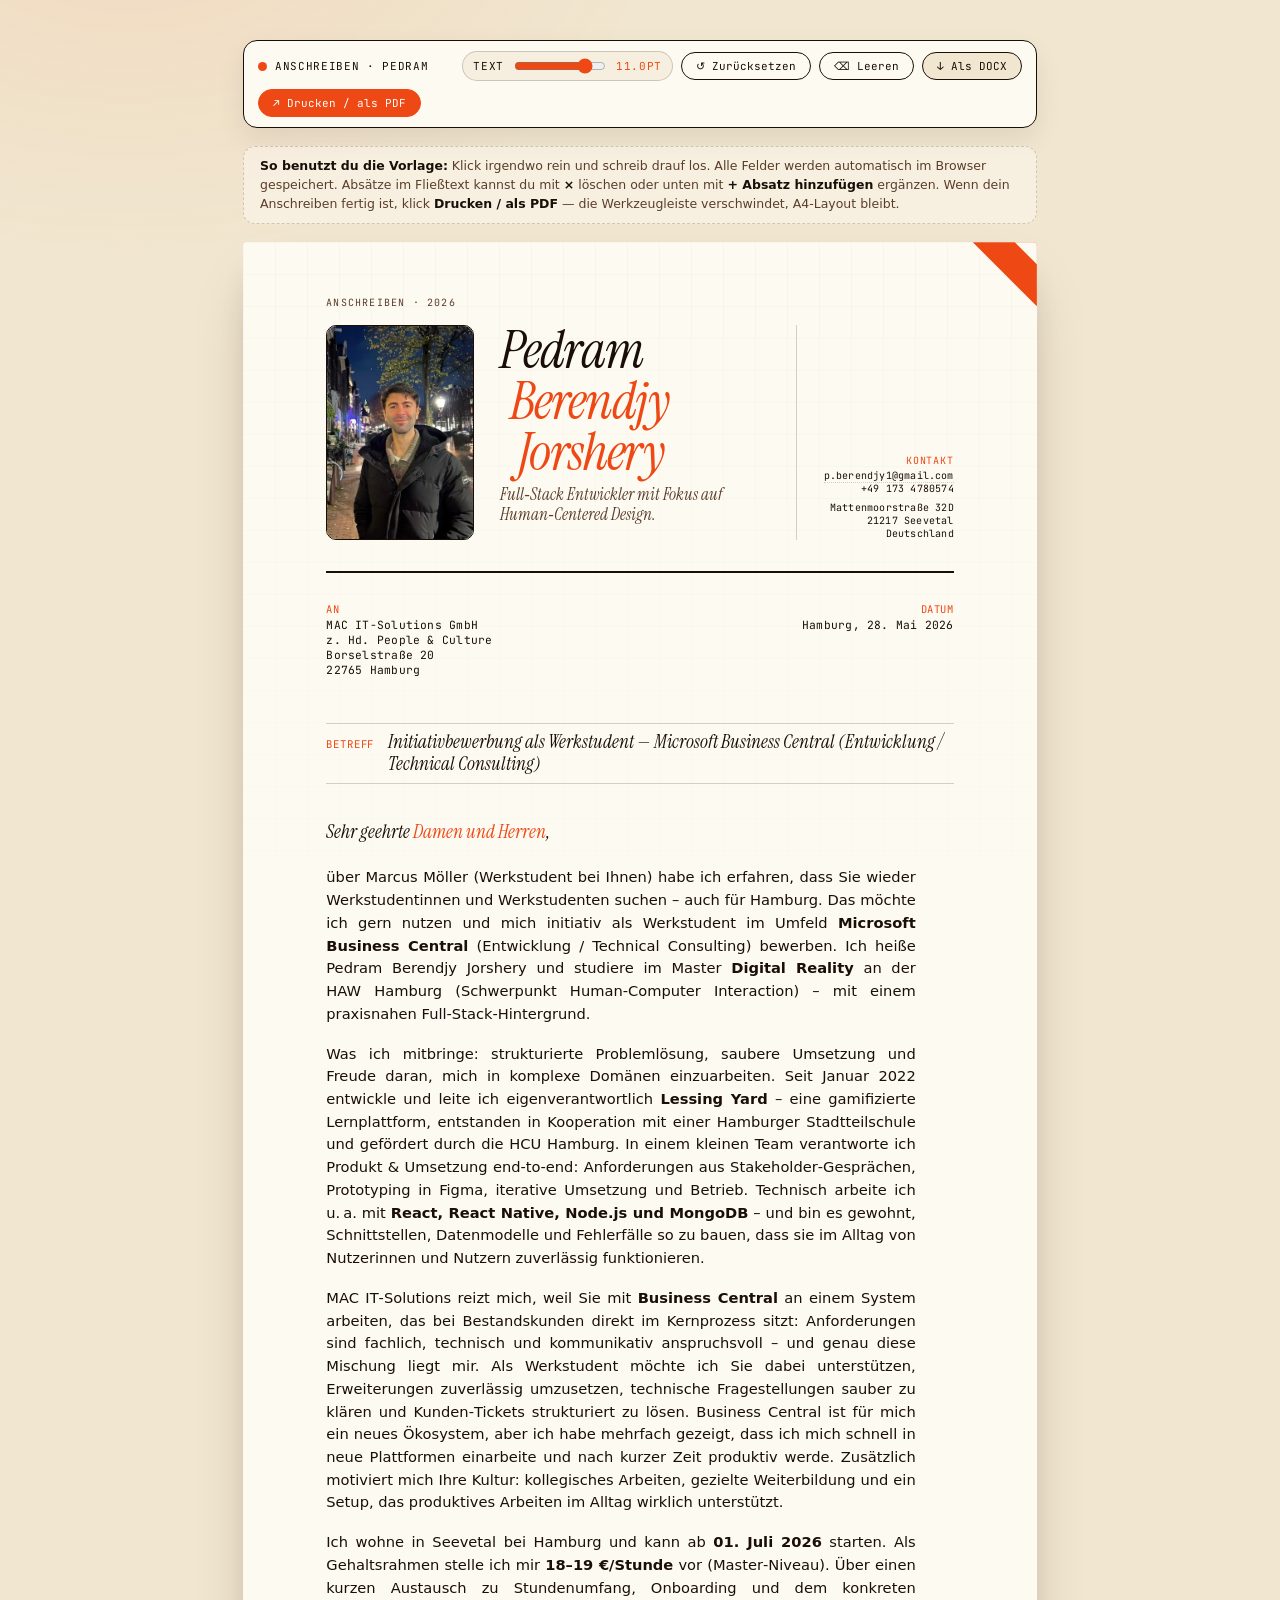
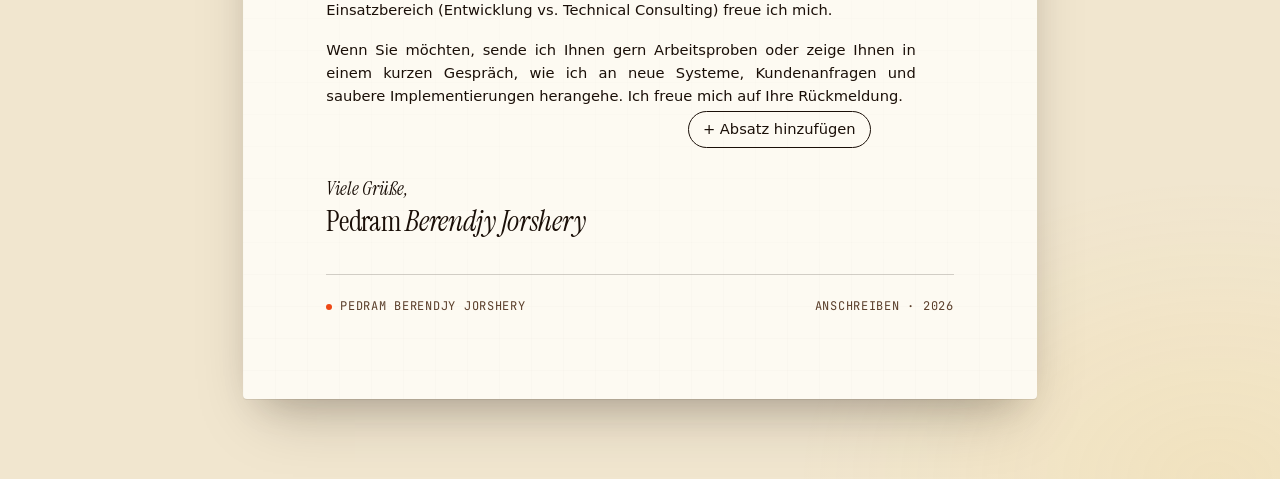
==== Anschreiben Vorlage.html @ c32be334 "Initial commit: portfolio site Static portfolio site files (HTML/CSS/JSX) ready for deployment." ====
<!doctype html>
<html lang="de">
<head>
<meta charset="utf-8" />
<meta name="viewport" content="width=device-width, initial-scale=1" />
<title>Anschreiben — Pedram Berendjy Jorshery</title>

<link rel="preconnect" href="https://fonts.googleapis.com" />
<link rel="preconnect" href="https://fonts.gstatic.com" crossorigin />
<link href="https://fonts.googleapis.com/css2?family=Instrument+Serif:ital@0;1&family=JetBrains+Mono:wght@400;500&display=swap" rel="stylesheet" />
<link href="https://api.fontshare.com/v2/css?f[]=geist@400,500,600,700&display=swap" rel="stylesheet" />

<style>
  :root {
    --cream:  #f1e6cf;
    --paper:  #fdfaf2;
    --ink:    #1a0f08;
    --ink-soft: #5a3e2a;
    --accent: #ee4814;
    --coral:  #ff8a7a;
    --yellow: #f4c430;
    --line:   rgba(26,15,8,0.18);
    --serif:  "Instrument Serif", "GFS Didot", Georgia, serif;
    --sans:   "Geist", ui-sans-serif, system-ui, -apple-system, "Helvetica Neue", sans-serif;
    --mono:   "JetBrains Mono", ui-monospace, "SF Mono", Menlo, monospace;
  }
  * { box-sizing: border-box; }
  html, body { margin: 0; padding: 0; }
  html {
    background: var(--cream);
    color: var(--ink);
    font-family: var(--sans);
    -webkit-font-smoothing: antialiased;
    -moz-osx-font-smoothing: grayscale;
  }
  body {
    background:
      radial-gradient(900px 600px at 10% -5%, rgba(238,72,20,0.08), transparent 60%),
      radial-gradient(700px 500px at 95% 100%, rgba(244,196,48,0.10), transparent 60%),
      var(--cream);
    min-height: 100vh;
    padding: 40px 16px 80px;
  }

  ::selection { background: var(--ink); color: var(--cream); }
  em { font-family: var(--serif); font-style: italic; font-weight: 400; }
  .mono { font-family: var(--mono); font-size: 10.5px; letter-spacing: 0.06em; text-transform: uppercase; }

  /* ──────────────────────────────────────────────── */
  /* Toolbar                                          */
  /* ──────────────────────────────────────────────── */
  .toolbar {
    max-width: 794px;
    margin: 0 auto 18px;
    display: flex;
    gap: 8px;
    align-items: center;
    flex-wrap: wrap;
    padding: 10px 14px;
    background: var(--paper);
    border: 1.5px solid var(--ink);
    border-radius: 14px;
    box-shadow: 0 12px 28px rgba(26,15,8,0.08);
    font-family: var(--mono);
    font-size: 11px;
    text-transform: uppercase;
    letter-spacing: 0.06em;
  }
  .toolbar-title {
    display: inline-flex; align-items: center; gap: 8px;
    margin-right: 6px;
  }
  .toolbar-dot { width: 9px; height: 9px; border-radius: 50%; background: var(--accent); }
  .toolbar-spacer { flex: 1; }
  .btn {
    appearance: none;
    border: 1.5px solid var(--ink);
    background: var(--cream);
    color: var(--ink);
    font: inherit;
    padding: 6px 14px;
    border-radius: 999px;
    cursor: pointer;
    transition: background 0.15s ease, color 0.15s ease, transform 0.15s ease;
  }
  .btn:hover { background: var(--ink); color: var(--cream); }
  .btn--primary { background: var(--accent); color: #fff; border-color: var(--accent); }
  .btn--primary:hover { background: var(--ink); border-color: var(--ink); }
  .btn--ghost { background: transparent; }
  .btn:active { transform: translateY(1px); }
  .font-control {
    display: inline-flex;
    align-items: center;
    gap: 8px;
    padding: 4px 10px;
    border: 1px solid var(--line);
    border-radius: 999px;
    background: rgba(241,230,207,0.55);
  }
  .font-control input {
    width: 92px;
    accent-color: var(--accent);
  }
  .font-control output {
    min-width: 34px;
    color: var(--accent);
  }

  .hint {
    max-width: 794px;
    margin: 0 auto 18px;
    padding: 10px 16px;
    border: 1px dashed var(--line);
    border-radius: 12px;
    font-size: 12.5px;
    color: var(--ink-soft);
    line-height: 1.5;
    background: rgba(253,250,242,0.5);
  }
  .hint b { color: var(--ink); font-weight: 600; }

  /* ──────────────────────────────────────────────── */
  /* Paper                                            */
  /* ──────────────────────────────────────────────── */
  .sheet {
    width: 210mm;
    min-height: 297mm;
    max-width: calc(100vw - 32px);
    margin: 0 auto;
    background: var(--paper);
    color: var(--ink);
    box-shadow:
      0 1px 0 rgba(26,15,8,0.08),
      0 30px 60px -20px rgba(26,15,8,0.25),
      0 18px 36px -18px rgba(26,15,8,0.18);
    border-radius: 4px;
    padding: 22mm 22mm 22mm 22mm;
    position: relative;
    font-size: 11pt;
    line-height: 1.55;
    overflow: hidden;
  }

  /* Subtle grid backdrop on the paper, like portfolio */
  .sheet::before {
    content: "";
    position: absolute; inset: 0;
    background-image:
      linear-gradient(rgba(26,15,8,0.04) 1px, transparent 1px),
      linear-gradient(90deg, rgba(26,15,8,0.04) 1px, transparent 1px);
    background-size: 32px 32px;
    pointer-events: none;
    mask-image: linear-gradient(to bottom, rgba(0,0,0,0.5), rgba(0,0,0,0.1) 40%, rgba(0,0,0,0.1) 70%, rgba(0,0,0,0.3));
  }
  .sheet > * { position: relative; }

  /* ──────────────────────────────────────────────── */
  /* Header                                           */
  /* ──────────────────────────────────────────────── */
  .head {
    display: grid;
    grid-template-columns: auto 1fr auto;
    column-gap: 26px;
    row-gap: 20px;
    align-items: stretch;
    padding-bottom: 8mm;
    border-bottom: 2px solid var(--ink);
  }
  .head-portrait-wrap {
    align-self: stretch;
    width: 148px;
    flex-shrink: 0;
  }
  .head-portrait {
    width: 100%;
    height: 100%;
    object-fit: cover;
    object-position: center top;
    border-radius: 10px;
    border: 1.5px solid var(--ink);
    display: block;
  }
  .head > div:nth-child(2) {
    display: flex;
    flex-direction: column;
    justify-content: flex-start;
    padding-left: 0;
  }
  .head > .contact {
    display: flex;
    flex-direction: column;
    justify-content: flex-end;
    border-left: 1px solid var(--line);
    padding-left: 14px;
    width: 158px;
  }
  .brand-mark {
    position: absolute;
    top: 14mm;
    left: 22mm;
    display: inline-flex; align-items: center; gap: 8px;
    margin: 0;
    pointer-events: none;
  }
  .brand-glyph {
    width: 22px; height: 22px;
    border: 1.5px solid var(--ink);
    border-radius: 50%;
    display: inline-flex; align-items: center; justify-content: center;
    font-family: var(--serif);
    font-style: italic;
    font-size: 14px;
    background: var(--accent);
    color: var(--paper);
    line-height: 1;
  }
  .brand-label {
    font-family: var(--mono);
    font-size: 10px;
    letter-spacing: 0.12em;
    text-transform: uppercase;
    color: var(--ink-soft);
  }

  .name {
    font-family: var(--serif);
    font-style: italic;
    font-weight: 400;
    font-size: 40pt;
    line-height: 0.95;
    letter-spacing: -0.025em;
    margin: 0;
    padding-bottom: 2px;
  }
  .name em { color: var(--accent); display: inline-block; }
  .name em:nth-of-type(1) { transform: translateX(10px); }
  .name em:nth-of-type(2) { transform: translateX(18px); }
  .role {
    margin-top: 6px;
    font-family: var(--serif);
    font-style: italic;
    font-size: 12.5pt;
    line-height: 1.15;
    color: var(--ink-soft);
  }

  .contact {
    text-align: right;
    font-family: var(--mono);
    font-size: 7.5pt;
    line-height: 1.3;
    color: var(--ink);
    letter-spacing: 0.02em;
  }
  .contact div {
    white-space: normal;
    overflow-wrap: anywhere;
    word-break: break-word;
  }
  .contact div { height: fit-content; }
  /* Keep email on one line (uniform sizing via .contact) */
  .contact a {
    color: inherit;
    text-decoration: none;
    border-bottom: 1px dotted var(--line);
    white-space: nowrap;
  }
  .contact-label {
    color: var(--accent);
    margin-bottom: 2px;
    font-size: inherit;
    letter-spacing: 0.08em;
    text-transform: uppercase;
  }
  .contact-address { margin-top: 6px; }

  /* ──────────────────────────────────────────────── */
  /* Letter body                                      */
  /* ──────────────────────────────────────────────── */
  .meta-row {
    margin-top: 8mm;
    display: grid;
    grid-template-columns: 1fr auto;
    gap: 12px;
    align-items: start;
  }
  .recipient-block {
    display: flex; flex-direction: column;
    gap: 0;
    font-family: var(--mono);
    font-size: 8.5pt;
    line-height: 1.3;
    color: var(--ink);
    letter-spacing: 0.02em;
  }
  .recipient-block .mono { color: var(--accent); margin-bottom: 2px; }
  .date-block {
    text-align: right;
    line-height: 1.3;
  }
  .date-block .mono { color: var(--accent); margin-bottom: 2px; }
  .date-line {
    font-family: var(--mono);
    font-style: normal;
    font-size: 8.5pt;
    line-height: 1.3;
    color: var(--ink);
    letter-spacing: 0.02em;
  }

  .subject {
    margin-top: 12mm;
    padding: 7px 0;
    border-top: 1px solid var(--line);
    border-bottom: 1px solid var(--line);
    display: flex; gap: 14px; align-items: baseline;
  }
  .subject-label {
    font-family: var(--mono);
    font-size: 8pt;
    letter-spacing: 0.08em;
    text-transform: uppercase;
    color: var(--accent);
    white-space: nowrap;
  }
  .subject-text {
    flex: 1;
    font-family: var(--serif);
    font-style: italic;
    font-weight: 400;
    font-size: 14pt;
    line-height: 1.2;
    color: var(--ink);
  }

  .salutation {
    margin-top: 10mm;
    font-family: var(--serif);
    font-style: italic;
    font-size: 14pt;
    line-height: 1.2;
    color: var(--ink);
    white-space: nowrap;
  }
  .salutation em { color: var(--accent); }

  .letter {
    margin-top: 6mm;
    display: flex;
    flex-direction: column;
    gap: 4.5mm;
    font-size: var(--letter-font-size, 11pt);
    line-height: 1.55;
    color: var(--ink);
    text-align: justify;
    text-justify: inter-word;
    hyphens: auto;
  }
  .letter p {
    margin: 0;
    text-wrap: pretty;
  }
  .letter-item {
    display: flex;
    gap: 10px;
    align-items: flex-start;
  }
  .letter-item > p { flex: 1; min-width: 0; }
  .letter-item-actions {
    flex-shrink: 0;
    padding-top: 2px;
    opacity: 0;
    transition: opacity 0.15s ease;
  }
  .letter-item:hover .letter-item-actions,
  .letter-item:focus-within .letter-item-actions { opacity: 1; }
  .letter-btn {
    appearance: none;
    border: 1px solid var(--line);
    background: var(--paper);
    color: var(--ink-soft);
    width: 28px;
    height: 28px;
    border-radius: 8px;
    cursor: pointer;
    font-family: var(--mono);
    font-size: 16px;
    line-height: 1;
    padding: 0;
  }
  .letter-btn:hover:not(:disabled) {
    color: var(--accent);
    border-color: var(--accent);
  }
  .letter-btn:disabled { opacity: 0.35; cursor: not-allowed; }
  .letter-toolbar {
    max-width: 210mm;
    margin: 4px auto 0;
    padding: 0 22mm;
    display: flex;
    justify-content: flex-end;
  }
  /* (removed empty ::first-letter rule) */

  .closing {
    margin-top: 8mm;
  }
  .closing-words {
    font-family: var(--serif);
    font-style: italic;
    font-size: 14pt;
    color: var(--ink);
    line-height: 1.2;
  }
  .closing-name {
    font-family: var(--serif);
    font-size: 22pt;
    line-height: 1;
    letter-spacing: -0.01em;
    margin-top: 6px;
  }
  /* ──────────────────────────────────────────────── */
  /* Footer + decorative                              */
  /* ──────────────────────────────────────────────── */
  .foot {
    margin-top: 10mm;
    padding-top: 6mm;
    border-top: 1px solid var(--line);
    display: flex;
    justify-content: space-between;
    align-items: center;
    font-family: var(--mono);
    font-size: 9pt;
    color: var(--ink-soft);
    letter-spacing: 0.06em;
    text-transform: uppercase;
  }
  .foot-mark {
    display: inline-flex; align-items: center; gap: 8px;
  }
  .foot-dot { width: 6px; height: 6px; border-radius: 50%; background: var(--accent); }

  /* Decorative corner — paper-craft accent */
  .corner-mark {
    position: absolute;
    top: 0; right: 0;
    width: 64px; height: 64px;
    pointer-events: none;
  }
  .corner-mark::before, .corner-mark::after {
    content: "";
    position: absolute;
  }
  .corner-mark::before {
    top: 0; right: 0;
    width: 64px; height: 64px;
    background: var(--accent);
    clip-path: polygon(100% 0, 100% 100%, 0 0);
  }
  .corner-mark::after {
    top: 0; right: 0;
    width: 22px; height: 22px;
    background: var(--paper);
    clip-path: polygon(100% 0, 100% 100%, 0 0);
  }

  /* ──────────────────────────────────────────────── */
  /* Editable affordance                              */
  /* ──────────────────────────────────────────────── */
  [contenteditable="true"] {
    outline: none;
    transition: background 0.15s ease, box-shadow 0.15s ease;
    border-radius: 4px;
  }
  body:not(.is-print) [contenteditable="true"]:hover {
    background: rgba(244,196,48,0.18);
    box-shadow: 0 0 0 2px rgba(244,196,48,0.4);
  }
  body:not(.is-print) [contenteditable="true"]:focus {
    background: rgba(244,196,48,0.28);
    box-shadow: 0 0 0 2px var(--yellow);
  }
  [contenteditable="true"]:empty::before {
    content: attr(data-placeholder);
    color: var(--ink-soft);
    opacity: 0.5;
    font-style: italic;
  }

  /* ──────────────────────────────────────────────── */
  /* Print                                            */
  /* ──────────────────────────────────────────────── */
  /* Temporary class for print-width measurement in JS */
  .a4-measure {
    width: 210mm !important;
    max-width: 210mm !important;
    min-height: 0 !important;
    height: auto !important;
    padding: 18mm 20mm !important;
  }

  @page { size: A4; margin: 0; }

  @media print {
    html, body {
      background: #fff !important;
      padding: 0 !important;
    }
    .toolbar, .hint { display: none !important; }
    .sheet {
      box-shadow: none !important;
      border-radius: 0 !important;
      width: 210mm;
      min-height: unset;
      max-width: none;
      margin: 0;
      padding: 18mm 20mm;
      line-height: 1.45;
    }
    .sheet::before { display: none; }
    [contenteditable] { background: transparent !important; box-shadow: none !important; }
    /* Tighter spacing for single-page fit */
    .head { padding-bottom: 6mm; column-gap: 24px; row-gap: 16px; }
    .meta-row { margin-top: 6mm; gap: 10px; }
    .subject { margin-top: 8mm; padding: 5px 0; }
    .salutation { margin-top: 7mm; }
    .letter { margin-top: 4mm; gap: 3.5mm; }
    .letter-item-actions, .letter-toolbar { display: none !important; }
    .closing { margin-top: 6mm; }
    .foot { margin-top: 6mm; }
  }

  /* ──────────────────────────────────────────────── */
  /* Responsive on small screens                      */
  /* ──────────────────────────────────────────────── */
  @media (max-width: 720px) {
    body { padding: 16px 8px 60px; }
    .sheet {
      padding: 14mm 12mm;
      font-size: 10.5pt;
      width: 100%;
      min-height: auto;
    }
    .name { font-size: 30pt; }
    .head { grid-template-columns: 1fr; }
    .contact { text-align: left; }
    .meta-row { grid-template-columns: 1fr; }
    .date-block { text-align: left; }
    .subject { flex-direction: column; align-items: flex-start; gap: 4px; }
  }
</style>
</head>
<body>

<div class="toolbar" role="toolbar" aria-label="Anschreiben Werkzeuge">
  <span class="toolbar-title"><span class="toolbar-dot"></span>Anschreiben · Pedram</span>
  <span class="toolbar-spacer"></span>
  <label class="font-control" for="letter-font-size">
    Text
    <input id="letter-font-size" type="range" min="8.5" max="11.5" step="0.1" value="11" />
    <output id="letter-font-size-value">11.0pt</output>
  </label>
  <button class="btn btn--ghost" id="btn-reset" title="Auf Standard zurücksetzen">↺ Zurücksetzen</button>
  <button class="btn btn--ghost" id="btn-clear" title="Alle Felder leeren">⌫ Leeren</button>
  <button class="btn" id="btn-docx">↓ Als DOCX</button>
  <button class="btn btn--primary" id="btn-print">↗ Drucken / als PDF</button>
</div>

<div class="hint">
  <b>So benutzt du die Vorlage:</b> Klick irgendwo rein und schreib drauf los. Alle Felder werden automatisch im Browser gespeichert. Absätze im Fließtext kannst du mit <b>×</b> löschen oder unten mit <b>+ Absatz hinzufügen</b> ergänzen. Wenn dein Anschreiben fertig ist, klick <b>Drucken / als PDF</b> — die Werkzeugleiste verschwindet, A4-Layout bleibt.
</div>

<main class="sheet" id="sheet">
  <div class="corner-mark" aria-hidden="true"></div>
  <div class="brand-mark" aria-hidden="true">
    <span class="brand-label">Anschreiben · 2026</span>
  </div>

  <!-- ─────────── Head ─────────── -->
  <header class="head">
    <div class="head-portrait-wrap">
      <img src="pedram-portrait.jpg" alt="Pedram Berendjy Jorshery" class="head-portrait" />
    </div>

    <div>
      <h1 class="name">Pedram<br/><em>Berendjy</em><br/><em>Jorshery</em></h1>
      <p class="role">Full‑Stack Entwickler mit Fokus auf Human‑Centered Design.</p>
    </div>

    <div class="contact">
      <div class="contact-label">Kontakt</div>
      <div><a href="mailto:p.berendjy1@gmail.com">p.berendjy1@gmail.com</a></div>
      <div>+49 173 4780574</div>
      <div class="contact-address">Mattenmoorstraße 32D</div>
      <div>21217 Seevetal</div>
      <div>Deutschland</div>
    </div>
  </header>

  <!-- ─────────── Recipient + Date ─────────── -->
  <section class="meta-row">
    <div class="recipient-block">
      <span class="mono">An</span>
      <span contenteditable="true" data-key="company" data-placeholder="Firma">MAC IT-Solutions GmbH</span>
      <span contenteditable="true" data-key="recipient_name" data-placeholder="Ansprechperson">z. Hd. People &amp; Culture</span>
      <span contenteditable="true" data-key="recipient_addr" data-placeholder="Straße &amp; Hausnummer">Borselstraße 20</span>
      <span contenteditable="true" data-key="recipient_city" data-placeholder="PLZ &amp; Ort">22765 Hamburg</span>
    </div>
    <div class="date-block">
      <div class="mono">Datum</div>
      <div class="date-line" contenteditable="true" data-key="date" data-placeholder="01. Januar 2026">Hamburg, 28. Mai 2026</div>
    </div>
  </section>

  <!-- ─────────── Subject ─────────── -->
  <section class="subject">
    <span class="subject-label">Betreff</span>
    <span class="subject-text" contenteditable="true" data-key="subject" data-placeholder="Bewerbung als …">Initiativbewerbung als Werkstudent — Microsoft Business Central (Entwicklung / Technical Consulting)</span>
  </section>

  <!-- ─────────── Letter ─────────── -->
  <p class="salutation">Sehr geehrte <em><span contenteditable="true" data-key="addressee_tail" data-placeholder="Anrede">Damen und Herren</span></em>,</p>

  <div class="letter" id="letter">
    <p contenteditable="true" data-key="p1" data-placeholder="Erster Absatz: Wer du bist, worauf du dich bewirbst.">über Marcus Möller (Werkstudent bei Ihnen) habe ich erfahren, dass Sie wieder Werkstudentinnen und Werkstudenten suchen – auch für Hamburg. Das möchte ich gern nutzen und mich initiativ als Werkstudent im Umfeld <strong>Microsoft Business Central</strong> (Entwicklung / Technical Consulting) bewerben. Ich heiße Pedram Berendjy Jorshery und studiere im Master <strong>Digital Reality</strong> an der HAW Hamburg (Schwerpunkt Human‑Computer Interaction) – mit einem praxisnahen Full‑Stack‑Hintergrund.</p>

    <p contenteditable="true" data-key="p2" data-placeholder="Zweiter Absatz: Was du mitbringst — Skills, Erfahrung, Haltung.">Was ich mitbringe: strukturierte Problemlösung, saubere Umsetzung und Freude daran, mich in komplexe Domänen einzuarbeiten. Seit Januar 2022 entwickle und leite ich eigenverantwortlich <strong>Lessing Yard</strong> – eine gamifizierte Lernplattform, entstanden in Kooperation mit einer Hamburger Stadtteilschule und gefördert durch die HCU Hamburg. In einem kleinen Team verantworte ich Produkt &amp; Umsetzung end‑to‑end: Anforderungen aus Stakeholder‑Gesprächen, Prototyping in Figma, iterative Umsetzung und Betrieb. Technisch arbeite ich u. a. mit <strong>React, React Native, Node.js und MongoDB</strong> – und bin es gewohnt, Schnittstellen, Datenmodelle und Fehlerfälle so zu bauen, dass sie im Alltag von Nutzerinnen und Nutzern zuverlässig funktionieren.</p>

    <p contenteditable="true" data-key="p3" data-placeholder="Dritter Absatz: Warum diese Firma — Bezug zu Stelle / Unternehmen.">MAC IT‑Solutions reizt mich, weil Sie mit <strong>Business Central</strong> an einem System arbeiten, das bei Bestandskunden direkt im Kernprozess sitzt: Anforderungen sind fachlich, technisch und kommunikativ anspruchsvoll – und genau diese Mischung liegt mir. Als Werkstudent möchte ich Sie dabei unterstützen, Erweiterungen zuverlässig umzusetzen, technische Fragestellungen sauber zu klären und Kunden‑Tickets strukturiert zu lösen. Business Central ist für mich ein neues Ökosystem, aber ich habe mehrfach gezeigt, dass ich mich schnell in neue Plattformen einarbeite und nach kurzer Zeit produktiv werde. Zusätzlich motiviert mich Ihre Kultur: kollegisches Arbeiten, gezielte Weiterbildung und ein Setup, das produktives Arbeiten im Alltag wirklich unterstützt.</p>

    <p contenteditable="true" data-key="p4" data-placeholder="Vierter Absatz: Praktische Eckdaten — Standort, Verfügbarkeit, Gehalt.">Ich wohne in Seevetal bei Hamburg und kann ab <strong>01. Juli 2026</strong> starten. Als Gehaltsrahmen stelle ich mir <strong>18–19 €/Stunde</strong> vor (Master‑Niveau). Über einen kurzen Austausch zu Stundenumfang, Onboarding und dem konkreten Einsatzbereich (Entwicklung vs. Technical Consulting) freue ich mich.</p>

    <p contenteditable="true" data-key="p5" data-placeholder="Abschluss-Absatz.">Wenn Sie möchten, sende ich Ihnen gern Arbeitsproben oder zeige Ihnen in einem kurzen Gespräch, wie ich an neue Systeme, Kundenanfragen und saubere Implementierungen herangehe. Ich freue mich auf Ihre Rückmeldung.</p>
  </div>
  <div class="letter-toolbar">
    <button type="button" class="btn btn--ghost" id="btn-add-paragraph">+ Absatz hinzufügen</button>
  </div>

  <!-- ─────────── Closing ─────────── -->
  <section class="closing">
    <div class="closing-words" contenteditable="true" data-key="closing_words" data-placeholder="Viele Grüße,">Viele Grüße,</div>
    <div class="closing-name">Pedram <em>Berendjy Jorshery</em></div>
  </section>

  <!-- ─────────── Foot ─────────── -->
  <footer class="foot">
    <span class="foot-mark"><span class="foot-dot"></span>Pedram Berendjy Jorshery</span>
    <span>Anschreiben · 2026</span>
  </footer>
</main>

<script>
(function () {
  const STORAGE_KEY = "pbj-cover-letter-v1";
  const SETTINGS_KEY = "pbj-cover-letter-settings-v1";

  const letterEl = document.getElementById("letter");
  const defaultLetterOrder = ["p1", "p2", "p3", "p4", "p5"];
  const letterDefaults = {};
  const paragraphPlaceholders = {
    p1: "Erster Absatz: Wer du bist, worauf du dich bewirbst.",
    p2: "Zweiter Absatz: Was du mitbringst — Skills, Erfahrung, Haltung.",
    p3: "Dritter Absatz: Warum diese Firma — Bezug zu Stelle / Unternehmen.",
    p4: "Vierter Absatz: Praktische Eckdaten — Standort, Verfügbarkeit, Gehalt.",
    p5: "Abschluss-Absatz.",
  };
  const letterFontInput = document.getElementById("letter-font-size");
  const letterFontValue = document.getElementById("letter-font-size-value");

  function getFields() {
    return Array.from(document.querySelectorAll("[contenteditable='true'][data-key]"));
  }

  function getLetterParagraphs() {
    return Array.from(letterEl.querySelectorAll(".letter-item [data-key]"));
  }

  function getLetterOrder() {
    return getLetterParagraphs().map(el => el.dataset.key);
  }

  const defaults = {};

  function structureLetterDom() {
    Array.from(letterEl.querySelectorAll(":scope > p")).forEach(p => {
      if (p.closest(".letter-item")) return;
      const item = document.createElement("div");
      item.className = "letter-item";
      const actions = document.createElement("div");
      actions.className = "letter-item-actions";
      const btn = document.createElement("button");
      btn.type = "button";
      btn.className = "letter-btn";
      btn.dataset.action = "remove";
      btn.title = "Absatz löschen";
      btn.setAttribute("aria-label", "Absatz löschen");
      btn.textContent = "×";
      actions.appendChild(btn);
      letterEl.insertBefore(item, p);
      item.appendChild(p);
      item.appendChild(actions);
    });
  }

  function bindEditable(el) {
    if (el.dataset.bound) return;
    el.dataset.bound = "1";
    el.addEventListener("input", save);
    el.addEventListener("blur", save);
    el.addEventListener("paste", (e) => {
      e.preventDefault();
      const text = (e.clipboardData || window.clipboardData).getData("text/plain");
      document.execCommand("insertText", false, text);
    });
  }

  function updateLetterRemoveButtons() {
    const count = letterEl.querySelectorAll(".letter-item").length;
    letterEl.querySelectorAll('[data-action="remove"]').forEach(btn => {
      btn.disabled = count <= 1;
    });
  }

  function createLetterItem(key, html, placeholder) {
    const item = document.createElement("div");
    item.className = "letter-item";
    const p = document.createElement("p");
    p.contentEditable = "true";
    p.dataset.key = key;
    p.dataset.placeholder = placeholder || "Neuer Absatz …";
    p.innerHTML = html || "";
    const actions = document.createElement("div");
    actions.className = "letter-item-actions";
    const btn = document.createElement("button");
    btn.type = "button";
    btn.className = "letter-btn";
    btn.dataset.action = "remove";
    btn.title = "Absatz löschen";
    btn.setAttribute("aria-label", "Absatz löschen");
    btn.textContent = "×";
    actions.appendChild(btn);
    item.appendChild(p);
    item.appendChild(actions);
    return item;
  }

  function bindLetterItems() {
    letterEl.querySelectorAll(".letter-item").forEach(item => {
      const p = item.querySelector("[data-key]");
      bindEditable(p);
      const btn = item.querySelector('[data-action="remove"]');
      btn.onclick = () => removeLetterParagraph(item);
    });
    updateLetterRemoveButtons();
  }

  function rebuildLetter(order, savedContent) {
    letterEl.innerHTML = "";
    order.forEach(key => {
      const html = savedContent[key] ?? letterDefaults[key] ?? defaults[key] ?? "";
      const ph = paragraphPlaceholders[key] || "Absatz …";
      letterEl.appendChild(createLetterItem(key, html, ph));
    });
    bindLetterItems();
  }

  function addLetterParagraph() {
    const key = "p_" + Date.now();
    const item = createLetterItem(key, "", "Neuer Absatz …");
    letterEl.appendChild(item);
    bindLetterItems();
    item.querySelector("[data-key]").focus();
    saveSettings();
    save();
  }

  function removeLetterParagraph(item) {
    if (letterEl.querySelectorAll(".letter-item").length <= 1) return;
    if (!confirm("Diesen Absatz wirklich löschen?")) return;
    item.remove();
    saveSettings();
    save();
    updateLetterRemoveButtons();
  }

  function resetLetterParagraphs() {
    rebuildLetter(defaultLetterOrder, {});
    getLetterParagraphs().forEach(el => {
      if (defaults[el.dataset.key] != null) el.innerHTML = defaults[el.dataset.key];
    });
    saveSettings();
  }

  // Load saved values
  function load() {
    let saved = {};
    try { saved = JSON.parse(localStorage.getItem(STORAGE_KEY) || "{}"); } catch (e) {}
    let settings = {};
    try { settings = JSON.parse(localStorage.getItem(SETTINGS_KEY) || "{}"); } catch (e) {}
    setLetterFontSize(settings.letterFontSize || letterFontInput.value);
    const order = settings.letterOrder;
    if (order && order.length) {
      const current = getLetterOrder();
      const same = order.length === current.length && order.every((k, i) => k === current[i]);
      if (!same) rebuildLetter(order, saved);
    }
    getFields().forEach(el => {
      const k = el.dataset.key;
      if (saved[k] != null) el.innerHTML = saved[k];
    });
  }

  function save() {
    const obj = {};
    getFields().forEach(el => { obj[el.dataset.key] = el.innerHTML; });
    try { localStorage.setItem(STORAGE_KEY, JSON.stringify(obj)); } catch (e) {}
    saveSettings();
  }

  function setLetterFontSize(value) {
    const size = Number(value || 11).toFixed(1);
    document.documentElement.style.setProperty("--letter-font-size", `${size}pt`);
    letterFontInput.value = size;
    letterFontValue.textContent = `${size}pt`;
  }

  function saveSettings() {
    try {
      localStorage.setItem(SETTINGS_KEY, JSON.stringify({
        letterFontSize: letterFontInput.value,
        letterOrder: getLetterOrder(),
      }));
    } catch (e) {}
  }

  letterFontInput.addEventListener("input", () => {
    setLetterFontSize(letterFontInput.value);
    saveSettings();
  });

  // ─────────── DOCX Export ───────────
  function getFieldText(key) {
    const el = document.querySelector(`[data-key="${key}"]`);
    if (!el) return "";
    // Get innerText to preserve line breaks but strip markup
    return el.innerText.trim();
  }

  // Convert a contenteditable element into an array of run-config objects,
  // honoring <strong>/<b> and <em>/<i> inside the field. Caller wraps in TextRun.
  function elementToRunConfigs(el) {
    if (!el) return [{ text: "" }];
    const configs = [];
    function walk(node, bold, italic) {
      if (node.nodeType === Node.TEXT_NODE) {
        if (node.textContent) {
          configs.push({ text: node.textContent, bold, italics: italic });
        }
        return;
      }
      if (node.nodeType !== Node.ELEMENT_NODE) return;
      const tag = node.tagName.toLowerCase();
      const nb = bold || tag === "strong" || tag === "b";
      const ni = italic || tag === "em" || tag === "i";
      if (tag === "br") { configs.push({ break: true }); return; }
      node.childNodes.forEach(c => walk(c, nb, ni));
    }
    el.childNodes.forEach(c => walk(c, false, false));
    return configs.length ? configs : [{ text: "" }];
  }

  function fieldToRunConfigs(key) {
    const el = document.querySelector(`[data-key="${key}"]`);
    return elementToRunConfigs(el);
  }

  async function loadDocxLib() {
    if (window.docx && window.saveAs) return { docx: window.docx, saveAs: window.saveAs };
    // Load FileSaver + docx UMD from CDN (one-time)
    await new Promise((res, rej) => {
      const s = document.createElement("script");
      s.src = "https://cdn.jsdelivr.net/npm/file-saver@2.0.5/dist/FileSaver.min.js";
      s.onload = res; s.onerror = rej; document.head.appendChild(s);
    });
    await new Promise((res, rej) => {
      const s = document.createElement("script");
      s.src = "https://cdn.jsdelivr.net/npm/docx@8.5.0/build/index.umd.js";
      s.onload = res; s.onerror = rej; document.head.appendChild(s);
    });
    return { docx: window.docx, saveAs: window.saveAs };
  }

  document.getElementById("btn-docx").addEventListener("click", async () => {
    const btn = document.getElementById("btn-docx");
    const orig = btn.textContent;
    btn.textContent = "… lädt"; btn.disabled = true;
    try {
      const { docx, saveAs } = await loadDocxLib();
      const {
        Document, Packer, Paragraph, TextRun, AlignmentType,
        HeadingLevel, BorderStyle, TabStopType, TabStopPosition
      } = docx;

      // Helpers
      const mono = (text, size = 16) =>
        new TextRun({ text, font: "Consolas", size, characterSpacing: 10, color: "5A3E2A" });
      const body = (text, opts = {}) =>
        new TextRun({ text, font: "Calibri", size: 22, ...opts });
      const accent = (text, opts = {}) =>
        new TextRun({ text, font: "Calibri", size: 18, color: "EE4814", bold: true, ...opts });

      const para = (children, opts = {}) =>
        new Paragraph({ children, spacing: { after: 120 }, ...opts });

      const company       = getFieldText("company");
      const recipientName = getFieldText("recipient_name");
      const recipientDept = getFieldText("recipient_dept");
      const recipientAddr = getFieldText("recipient_addr");
      const recipientCity = getFieldText("recipient_city");
      const date          = getFieldText("date");
      const subject       = getFieldText("subject");
      const addressee     = getFieldText("addressee");
      const closingWords  = getFieldText("closing_words");

      const children = [];

      // Header: name (big) + role
      children.push(new Paragraph({
        children: [
          new TextRun({ text: "Pedram ", font: "Cambria", size: 56, color: "1A0F08" }),
          new TextRun({ text: "Berendjy", font: "Cambria", italics: true, size: 56, color: "EE4814" }),
        ],
        spacing: { after: 80 },
      }));
      children.push(new Paragraph({
        children: [
          new TextRun({ text: "Full-Stack Entwickler mit Fokus auf Human-Centered Design.", font: "Cambria", italics: true, size: 24, color: "5A3E2A" }),
        ],
        spacing: { after: 120 },
      }));

      // Contact block
      const contactLines = [
        "p.berendjy1@googlemail.com  ·  +49 173 4780574",
        "Mattenmoorstraße 32D · 21217 Seevetal · Deutschland",
      ];
      contactLines.forEach(line => {
        children.push(new Paragraph({
          children: [new TextRun({ text: line, font: "Calibri", size: 18, color: "5A3E2A" })],
          spacing: { after: 40 },
        }));
      });

      // Divider
      children.push(new Paragraph({
        children: [new TextRun({ text: "" })],
        border: { bottom: { color: "1A0F08", space: 4, style: BorderStyle.SINGLE, size: 12 } },
        spacing: { after: 320 },
      }));

      // Recipient + Date row (use tab stop to right-align date)
      const RIGHT = 9000;
      children.push(new Paragraph({
        children: [accent("AN"), new TextRun({ children: ["\t"] }), accent("DATUM")],
        tabStops: [{ type: TabStopType.RIGHT, position: RIGHT }],
        spacing: { after: 60 },
      }));
      // Build recipient lines paired with date on first line only
      const recipientLines = [company, recipientName, recipientDept, recipientAddr, recipientCity].filter(Boolean);
      recipientLines.forEach((line, i) => {
        const runs = [body(line)];
        if (i === 0 && date) {
          runs.push(new TextRun({ children: ["\t"] }));
          runs.push(new TextRun({ text: date, font: "Cambria", italics: true, size: 24 }));
        }
        children.push(new Paragraph({
          children: runs,
          tabStops: [{ type: TabStopType.RIGHT, position: RIGHT }],
          spacing: { after: 40 },
        }));
      });

      // Subject (boxed look — approximated with border + shading)
      children.push(new Paragraph({
        children: [
          accent("BETREFF   "),
          new TextRun({ text: subject, font: "Calibri", size: 22, bold: true }),
        ],
        border: {
          top:    { color: "1A0F08", space: 6, style: BorderStyle.SINGLE, size: 8 },
          bottom: { color: "1A0F08", space: 6, style: BorderStyle.SINGLE, size: 8 },
          left:   { color: "1A0F08", space: 12, style: BorderStyle.SINGLE, size: 8 },
          right:  { color: "1A0F08", space: 12, style: BorderStyle.SINGLE, size: 8 },
        },
        shading: { type: "clear", fill: "F1E6CF" },
        spacing: { before: 320, after: 320 },
      }));

      // Salutation
      children.push(new Paragraph({
        children: [
          new TextRun({ text: "Hallo ", font: "Cambria", italics: true, size: 32 }),
          new TextRun({ text: addressee || "…", font: "Cambria", italics: true, size: 32, color: "EE4814" }),
          new TextRun({ text: ",", font: "Cambria", italics: true, size: 32 }),
        ],
        spacing: { after: 240 },
      }));

      // Body paragraphs — preserve bold/italic inline runs
      getLetterParagraphs().forEach(el => {
        const configs = elementToRunConfigs(el);
        // Skip empty fields
        const hasContent = configs.some(c => (c.text && c.text.trim()) || c.break);
        if (!hasContent) return;
        const runs = configs.map(c => {
          if (c.break) return new TextRun({ break: 1 });
          return new TextRun({
            text: c.text || "",
            bold: !!c.bold,
            italics: !!c.italics,
            font: "Calibri",
            size: 22,
          });
        });
        children.push(new Paragraph({
          children: runs,
          alignment: AlignmentType.JUSTIFIED,
          spacing: { after: 200, line: 320 },
        }));
      });

      // Closing
      children.push(new Paragraph({
        children: [new TextRun({ text: closingWords || "Viele Grüße,", font: "Cambria", italics: true, size: 28 })],
        spacing: { before: 320, after: 40 },
      }));
      children.push(new Paragraph({
        children: [
          new TextRun({ text: "Pedram ", font: "Cambria", size: 40 }),
          new TextRun({ text: "Berendjy", font: "Cambria", italics: true, size: 40, color: "EE4814" }),
        ],
        spacing: { after: 0 },
      }));

      const doc = new Document({
        creator: "Pedram Berendjy Jorshery",
        title: "Anschreiben",
        styles: {
          default: { document: { run: { font: "Calibri", size: 22 } } },
        },
        sections: [{
          properties: {
            page: {
              margin: { top: 1200, bottom: 1200, left: 1200, right: 1200 },
            },
          },
          children,
        }],
      });

      const blob = await Packer.toBlob(doc);
      const cleanCompany = (company || "Anschreiben").replace(/[^\w\säöüÄÖÜß-]/g, "").trim().replace(/\s+/g, "_");
      saveAs(blob, `Anschreiben_${cleanCompany}_Berendjy.docx`);
    } catch (err) {
      console.error(err);
      alert("DOCX-Export fehlgeschlagen: " + err.message);
    } finally {
      btn.textContent = orig; btn.disabled = false;
    }
  });

  // Auto-scale font to fit one A4 page before print
  const sheet = document.getElementById("sheet");
  const A4_H_PX = 297 * 3.7795276; // 297 mm in CSS px at 96 dpi
  let _savedFontSize = null;

  function scaleSheetToA4() {
    if (_savedFontSize !== null) return; // already scaled
    // Apply measurement class to get accurate A4-width scroll height
    sheet.classList.add("a4-measure");
    const h = sheet.scrollHeight;
    sheet.classList.remove("a4-measure");

    if (h > A4_H_PX) {
      _savedFontSize = sheet.style.fontSize || "";
      const current = parseFloat(getComputedStyle(sheet).fontSize);
      const scaled  = Math.max(8, current * (A4_H_PX / h) * 0.96);
      sheet.style.fontSize = scaled + "px";

      // Refinement pass
      sheet.classList.add("a4-measure");
      if (sheet.scrollHeight > A4_H_PX) {
        const current2 = parseFloat(getComputedStyle(sheet).fontSize);
        sheet.style.fontSize = Math.max(8, current2 * (A4_H_PX / sheet.scrollHeight) * 0.97) + "px";
      }
      sheet.classList.remove("a4-measure");
    }
  }

  function restoreSheetFont() {
    if (_savedFontSize !== null) {
      sheet.style.fontSize = _savedFontSize;
      _savedFontSize = null;
    }
  }

  // Handles both Ctrl+P and button click
  window.addEventListener("beforeprint", scaleSheetToA4);
  window.addEventListener("afterprint",  restoreSheetFont);

  // Buttons
  document.getElementById("btn-print").addEventListener("click", () => {
    document.body.classList.add("is-print");
    setTimeout(() => {
      window.print();
      setTimeout(() => document.body.classList.remove("is-print"), 300);
    }, 50);
  });

  document.getElementById("btn-reset").addEventListener("click", () => {
    if (!confirm("Auf die Standard-Vorlage zurücksetzen? Deine aktuellen Eingaben gehen verloren.")) return;
    getFields().forEach(el => { el.innerHTML = defaults[el.dataset.key] || ""; });
    resetLetterParagraphs();
    setLetterFontSize(11);
    save();
  });

  document.getElementById("btn-clear").addEventListener("click", () => {
    if (!confirm("Alle Felder leeren?")) return;
    getFields().forEach(el => { el.innerHTML = ""; });
    save();
  });

  document.getElementById("btn-add-paragraph").addEventListener("click", addLetterParagraph);

  structureLetterDom();
  getFields().forEach(el => { defaults[el.dataset.key] = el.innerHTML; });
  getLetterParagraphs().forEach(el => { letterDefaults[el.dataset.key] = el.innerHTML; });
  getFields().forEach(bindEditable);
  bindLetterItems();
  load();
})();
</script>

</body>
</html>
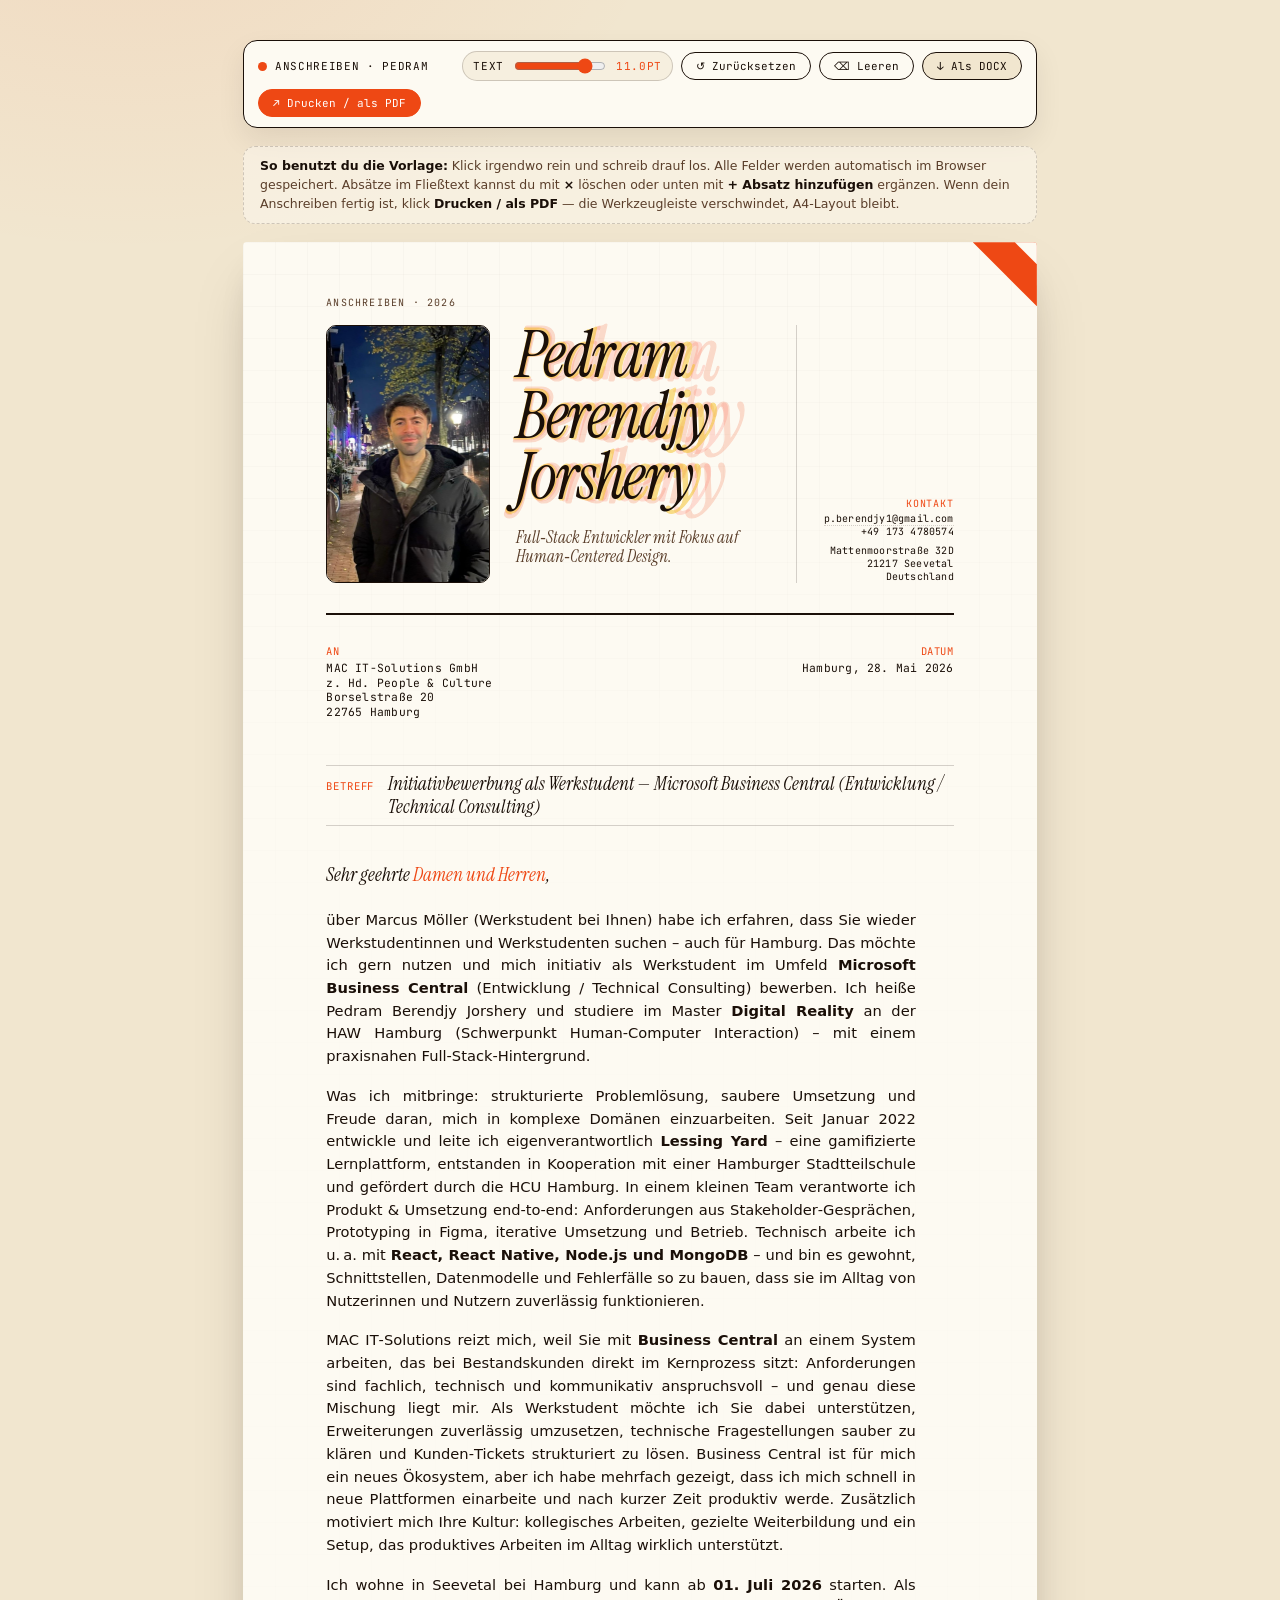
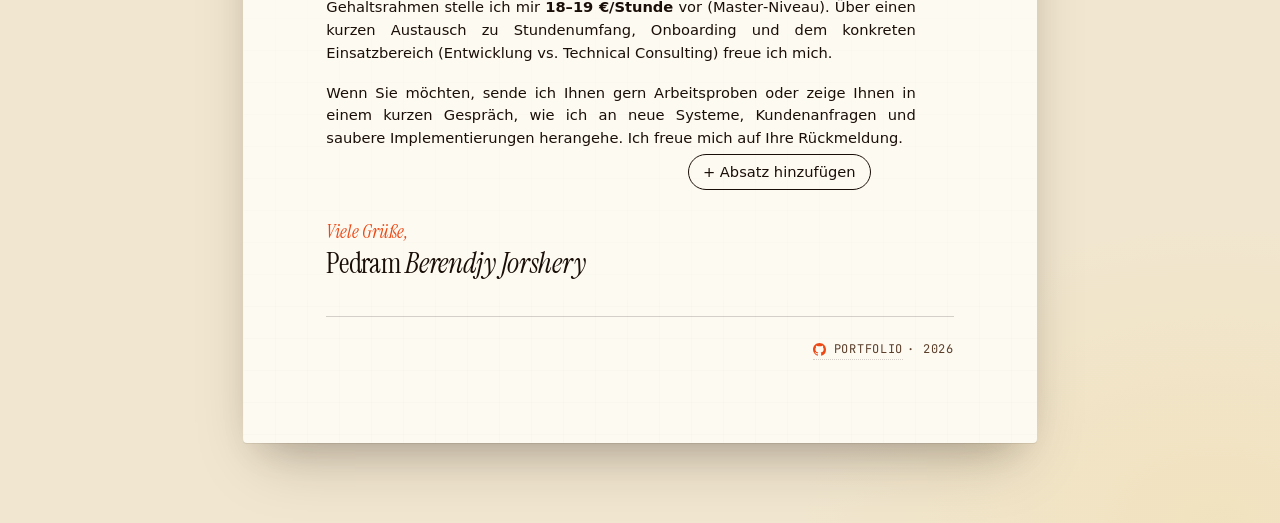
==== commit a31f641f: "Enhance hero section and layout for improved readability and responsiveness - Adjusted name font siz" ====
--- a/Anschreiben Vorlage.html
+++ b/Anschreiben Vorlage.html
@@ -168,7 +168,7 @@
   }
   .head-portrait-wrap {
     align-self: stretch;
-    width: 148px;
+    width: 164px;
     flex-shrink: 0;
   }
   .head-portrait {
@@ -183,7 +183,7 @@
   .head > div:nth-child(2) {
     display: flex;
     flex-direction: column;
-    justify-content: flex-start;
+    justify-content: center;
     padding-left: 0;
   }
   .head > .contact {
@@ -226,17 +226,61 @@
     font-family: var(--serif);
     font-style: italic;
     font-weight: 400;
-    font-size: 40pt;
+    font-size: 48pt;
     line-height: 0.95;
     letter-spacing: -0.025em;
     margin: 0;
     padding-bottom: 2px;
   }
-  .name em { color: var(--accent); display: inline-block; }
-  .name em:nth-of-type(1) { transform: translateX(10px); }
-  .name em:nth-of-type(2) { transform: translateX(18px); }
+  .name-row {
+    position: relative;
+    display: block;
+    line-height: 0.95;
+  }
+  .name-layer {
+    display: block;
+    white-space: nowrap;
+    font: inherit;
+    transform-origin: left center;
+    transition: transform 0.3s cubic-bezier(.2,.7,.2,1);
+  }
+  .name-layer:not(.name-layer--top) {
+    position: absolute;
+    left: 0;
+    top: 0;
+    pointer-events: none;
+  }
+  .name-layer--1 {
+    color: var(--accent);
+    opacity: 0.18;
+    transform: scale(1.18);
+    -webkit-text-stroke: 1px var(--accent);
+    z-index: 1;
+  }
+  .name-layer--2 {
+    color: var(--coral);
+    opacity: 0.28;
+    transform: scale(1.10);
+    -webkit-text-stroke: 1px var(--coral);
+    z-index: 2;
+  }
+  .name-layer--3 {
+    color: var(--yellow);
+    opacity: 0.55;
+    transform: scale(1.04);
+    -webkit-text-stroke: 1px var(--yellow);
+    z-index: 3;
+  }
+  .name-layer--top {
+    position: relative;
+    color: var(--ink);
+    opacity: 1;
+    transform: scale(1);
+    -webkit-text-stroke: 0;
+    z-index: 4;
+  }
   .role {
-    margin-top: 6px;
+    margin-top: 18px;
     font-family: var(--serif);
     font-style: italic;
     font-size: 12.5pt;
@@ -409,7 +453,7 @@
     font-family: var(--serif);
     font-style: italic;
     font-size: 14pt;
-    color: var(--ink);
+    color: var(--accent);
     line-height: 1.2;
   }
   .closing-name {
@@ -427,7 +471,7 @@
     padding-top: 6mm;
     border-top: 1px solid var(--line);
     display: flex;
-    justify-content: space-between;
+    justify-content: flex-end;
     align-items: center;
     font-family: var(--mono);
     font-size: 9pt;
@@ -435,8 +479,24 @@
     letter-spacing: 0.06em;
     text-transform: uppercase;
   }
+  .foot-meta {
+    display: inline-flex;
+    align-items: center;
+    gap: 0;
+  }
+  .foot-year { margin-left: 0.35em; }
   .foot-mark {
     display: inline-flex; align-items: center; gap: 8px;
+    color: inherit;
+    text-decoration: none;
+    border-bottom: 1px dotted var(--line);
+  }
+  .foot-mark:hover { color: var(--accent); }
+  .foot-gh {
+    width: 13px;
+    height: 13px;
+    flex-shrink: 0;
+    color: var(--accent);
   }
   .foot-dot { width: 6px; height: 6px; border-radius: 50%; background: var(--accent); }
 
@@ -541,7 +601,7 @@
       width: 100%;
       min-height: auto;
     }
-    .name { font-size: 30pt; }
+    .name { font-size: 36pt; }
     .head { grid-template-columns: 1fr; }
     .contact { text-align: left; }
     .meta-row { grid-template-columns: 1fr; }
@@ -583,7 +643,26 @@
     </div>
 
     <div>
-      <h1 class="name">Pedram<br/><em>Berendjy</em><br/><em>Jorshery</em></h1>
+      <h1 class="name" aria-label="Pedram Berendjy Jorshery">
+        <span class="name-row">
+          <span class="name-layer name-layer--1" aria-hidden="true">Pedram</span>
+          <span class="name-layer name-layer--2" aria-hidden="true">Pedram</span>
+          <span class="name-layer name-layer--3" aria-hidden="true">Pedram</span>
+          <span class="name-layer name-layer--top">Pedram</span>
+        </span>
+        <span class="name-row">
+          <span class="name-layer name-layer--1" aria-hidden="true">Berendjy</span>
+          <span class="name-layer name-layer--2" aria-hidden="true">Berendjy</span>
+          <span class="name-layer name-layer--3" aria-hidden="true">Berendjy</span>
+          <span class="name-layer name-layer--top">Berendjy</span>
+        </span>
+        <span class="name-row">
+          <span class="name-layer name-layer--1" aria-hidden="true">Jorshery</span>
+          <span class="name-layer name-layer--2" aria-hidden="true">Jorshery</span>
+          <span class="name-layer name-layer--3" aria-hidden="true">Jorshery</span>
+          <span class="name-layer name-layer--top">Jorshery</span>
+        </span>
+      </h1>
       <p class="role">Full‑Stack Entwickler mit Fokus auf Human‑Centered Design.</p>
     </div>
 
@@ -644,8 +723,12 @@
 
   <!-- ─────────── Foot ─────────── -->
   <footer class="foot">
-    <span class="foot-mark"><span class="foot-dot"></span>Pedram Berendjy Jorshery</span>
-    <span>Anschreiben · 2026</span>
+    <span class="foot-meta">
+      <a class="foot-mark" href="https://pietb0x.github.io/Pedram_Berendjy_Jorshery/" target="_blank" rel="noopener noreferrer" title="Portfolio auf GitHub Pages">
+        <svg class="foot-gh" viewBox="0 0 16 16" aria-hidden="true" focusable="false"><path fill="currentColor" d="M8 0C3.58 0 0 3.58 0 8c0 3.54 2.29 6.53 5.47 7.59.4.07.55-.17.55-.38 0-.19-.01-.82-.01-1.49-2.01.37-2.53-.49-2.69-.94-.09-.23-.48-.94-.82-1.13-.28-.15-.68-.52-.01-.53.63-.01 1.08.58 1.23.82.72 1.21 1.87.87 2.33.66.07-.52.28-.87.51-1.07-1.78-.2-3.64-.89-3.64-3.95 0-.87.31-1.59.82-2.15-.08-.2-.36-1.02.08-2.12 0 0 .67-.21 2.2.82.64-.18 1.32-.27 2-.27.68 0 1.36.09 2 .27 1.53-1.04 2.2-.82 2.2-.82.44 1.1.16 1.92.08 2.12.51.56.82 1.27.82 2.15 0 3.07-1.87 3.75-3.65 3.95.29.25.54.73.54 1.48 0 1.07-.01 1.93-.01 2.2 0 .21.15.46.55.38A8.013 8.013 0 0 0 16 8c0-4.42-3.58-8-8-8z"/></svg>
+        Portfolio
+      </a><span class="foot-year">· 2026</span>
+    </span>
   </footer>
 </main>
 
@@ -1031,7 +1114,7 @@
 
       // Closing
       children.push(new Paragraph({
-        children: [new TextRun({ text: closingWords || "Viele Grüße,", font: "Cambria", italics: true, size: 28 })],
+        children: [new TextRun({ text: closingWords || "Viele Grüße,", font: "Cambria", italics: true, size: 28, color: "EE4814" })],
         spacing: { before: 320, after: 40 },
       }));
       children.push(new Paragraph({
